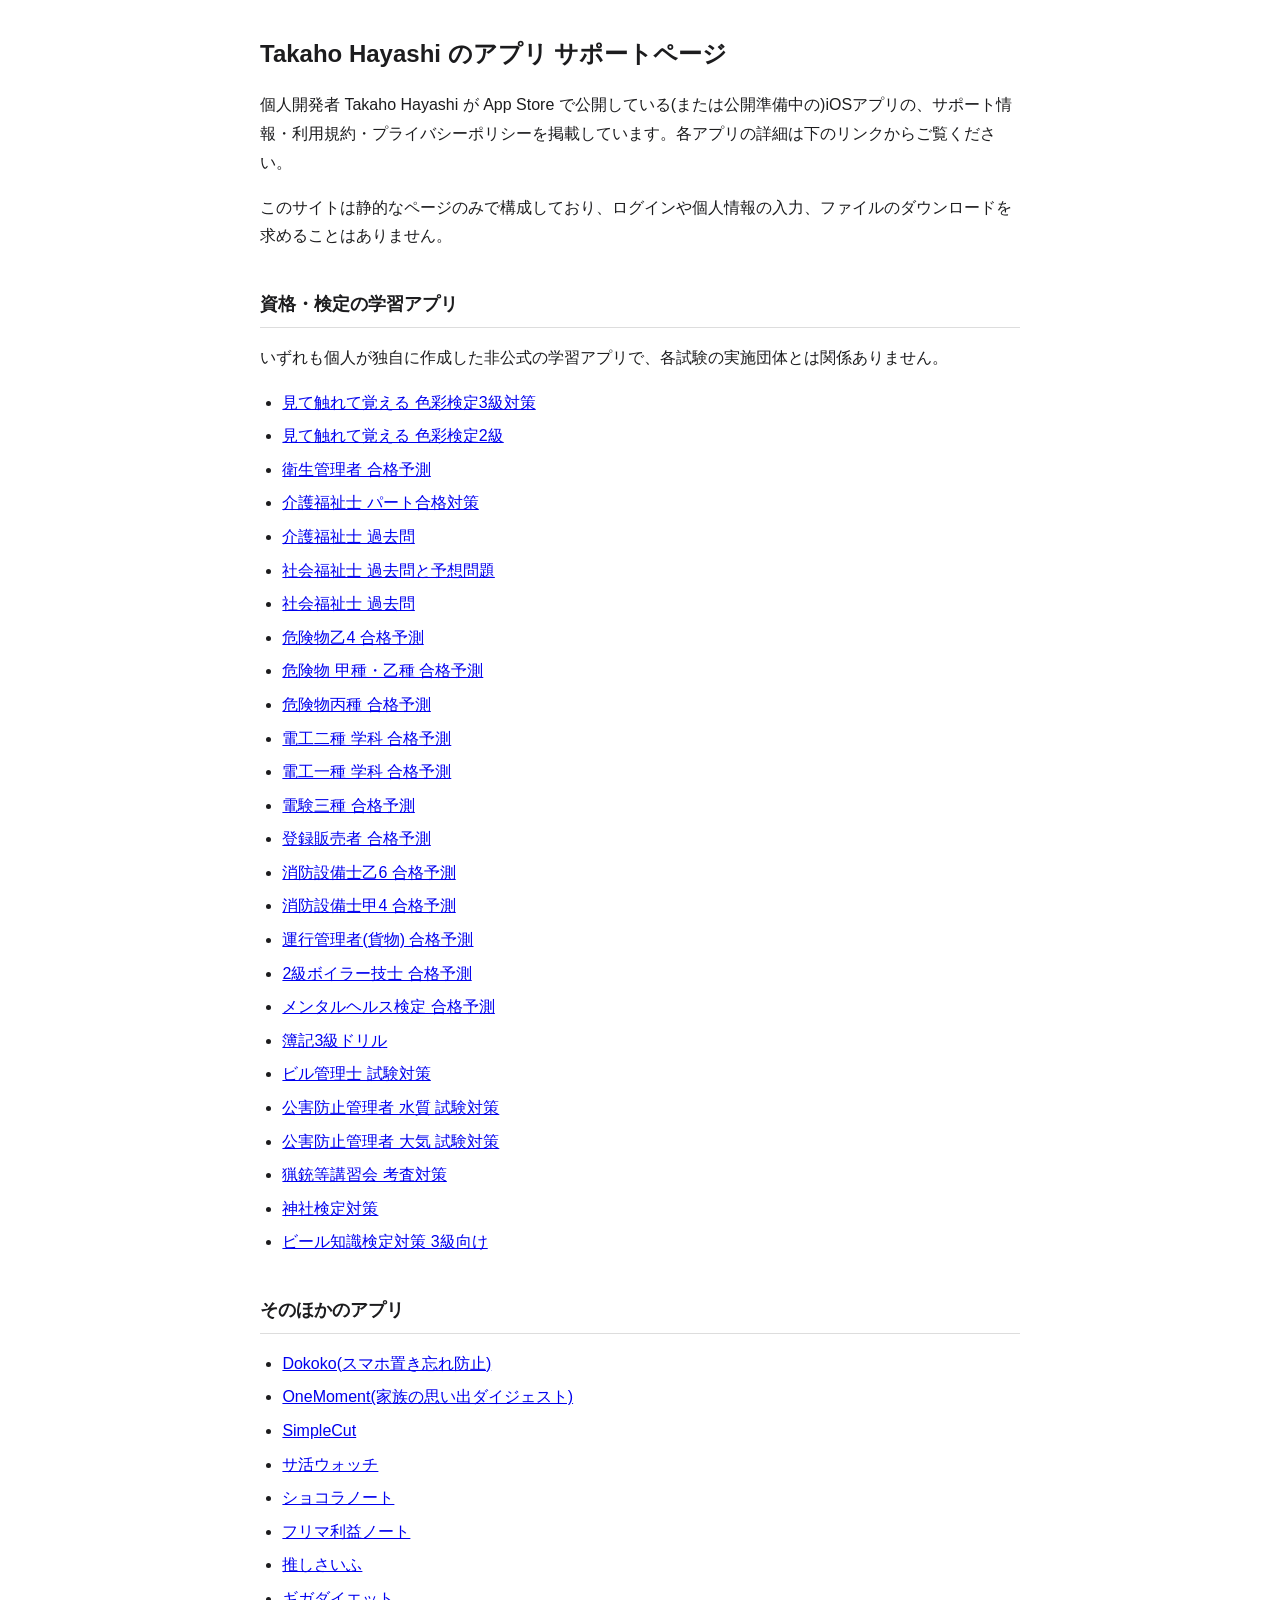
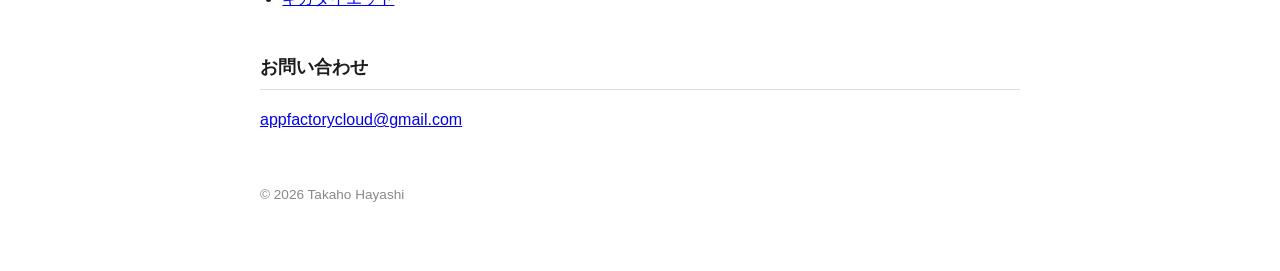
==== index.html @ dedbafc4 "iOSアプリのサポートページ一覧とSearch Consoleの所有権確認用ファイルを追加 Co-Authored-By: Claude Opus 5.5 <noreply@anthropic.com" ====
<!DOCTYPE html>
<html lang="ja">
<head>
<meta charset="UTF-8">
<meta name="viewport" content="width=device-width, initial-scale=1.0">
<title>Takaho Hayashi | iOSアプリのサポートページ</title>
<meta name="description" content="個人開発者 Takaho Hayashi が App Store で公開しているiOSアプリのサポートページ一覧です。">
<style>
  :root { color-scheme: light dark; }
  body {
    font-family: -apple-system, BlinkMacSystemFont, "Hiragino Kaku Gothic ProN", "Yu Gothic", sans-serif;
    line-height: 1.8; max-width: 760px; margin: 0 auto; padding: 2rem 1.25rem 4rem;
    color: #1c1c1e; background: #fff;
  }
  @media (prefers-color-scheme: dark) {
    body { color: #f2f2f7; background: #111113; }
    a { color: #6ea8fe; }
    h2 { border-bottom-color: #333; }
  }
  h1 { font-size: 1.5rem; margin-top: 0; }
  h2 { font-size: 1.15rem; margin-top: 2.25rem; border-bottom: 1px solid #ddd; padding-bottom: .4rem; }
  ul { padding-left: 1.4rem; }
  li { margin-bottom: .3rem; }
  footer { margin-top: 3rem; font-size: .85rem; color: #888; }
</style>
</head>
<body>

<h1>Takaho Hayashi のアプリ サポートページ</h1>
<p>個人開発者 Takaho Hayashi が App Store で公開している(または公開準備中の)iOSアプリの、サポート情報・利用規約・プライバシーポリシーを掲載しています。各アプリの詳細は下のリンクからご覧ください。</p>
<p>このサイトは静的なページのみで構成しており、ログインや個人情報の入力、ファイルのダウンロードを求めることはありません。</p>

<h2>資格・検定の学習アプリ</h2>
<p>いずれも個人が独自に作成した非公式の学習アプリで、各試験の実施団体とは関係ありません。</p>
<ul>
  <li><a href="/shikisai/">見て触れて覚える 色彩検定3級対策</a></li>
  <li><a href="/shikisai2/">見て触れて覚える 色彩検定2級</a></li>
  <li><a href="/eiseikanri/">衛生管理者 合格予測</a></li>
  <li><a href="/kaigofukushi/">介護福祉士 パート合格対策</a></li>
  <li><a href="/kaigo-past-questions-support/">介護福祉士 過去問</a></li>
  <li><a href="/shakaifukushi/">社会福祉士 過去問と予想問題</a></li>
  <li><a href="/shakai-past-questions-support/">社会福祉士 過去問</a></li>
  <li><a href="/kikenbutsu/">危険物乙4 合格予測</a></li>
  <li><a href="/kikenkou/">危険物 甲種・乙種 合格予測</a></li>
  <li><a href="/kikenheishu/">危険物丙種 合格予測</a></li>
  <li><a href="/denkikoji/">電工二種 学科 合格予測</a></li>
  <li><a href="/denkikoji1/">電工一種 学科 合格予測</a></li>
  <li><a href="/denken3/">電験三種 合格予測</a></li>
  <li><a href="/touhan/">登録販売者 合格予測</a></li>
  <li><a href="/shobo6/">消防設備士乙6 合格予測</a></li>
  <li><a href="/shobo4/">消防設備士甲4 合格予測</a></li>
  <li><a href="/unkan/">運行管理者(貨物) 合格予測</a></li>
  <li><a href="/boiler2/">2級ボイラー技士 合格予測</a></li>
  <li><a href="/mentalkentei/">メンタルヘルス検定 合格予測</a></li>
  <li><a href="/boki3drill/">簿記3級ドリル</a></li>
  <li><a href="/birukanri/">ビル管理士 試験対策</a></li>
  <li><a href="/kogai-suishitsu/">公害防止管理者 水質 試験対策</a></li>
  <li><a href="/kogai-taiki/">公害防止管理者 大気 試験対策</a></li>
  <li><a href="/ryojukosa/">猟銃等講習会 考査対策</a></li>
  <li><a href="/jinjaken-docs/">神社検定対策</a></li>
  <li><a href="/beerken/">ビール知識検定対策 3級向け</a></li>
</ul>

<h2>そのほかのアプリ</h2>
<ul>
  <li><a href="/dokoko-pages/">Dokoko(スマホ置き忘れ防止)</a></li>
  <li><a href="/one-moment/">OneMoment(家族の思い出ダイジェスト)</a></li>
  <li><a href="/simplecut/">SimpleCut</a></li>
  <li><a href="/sakatsuwatch/">サ活ウォッチ</a></li>
  <li><a href="/chocolatenote/">ショコラノート</a></li>
  <li><a href="/furimanote/">フリマ利益ノート</a></li>
  <li><a href="/oshisaifu/">推しさいふ</a></li>
  <li><a href="/gigadiet/">ギガダイエット</a></li>
</ul>

<h2>お問い合わせ</h2>
<p><a href="mailto:appfactorycloud@gmail.com">appfactorycloud@gmail.com</a></p>

<footer>© 2026 Takaho Hayashi</footer>

</body>
</html>
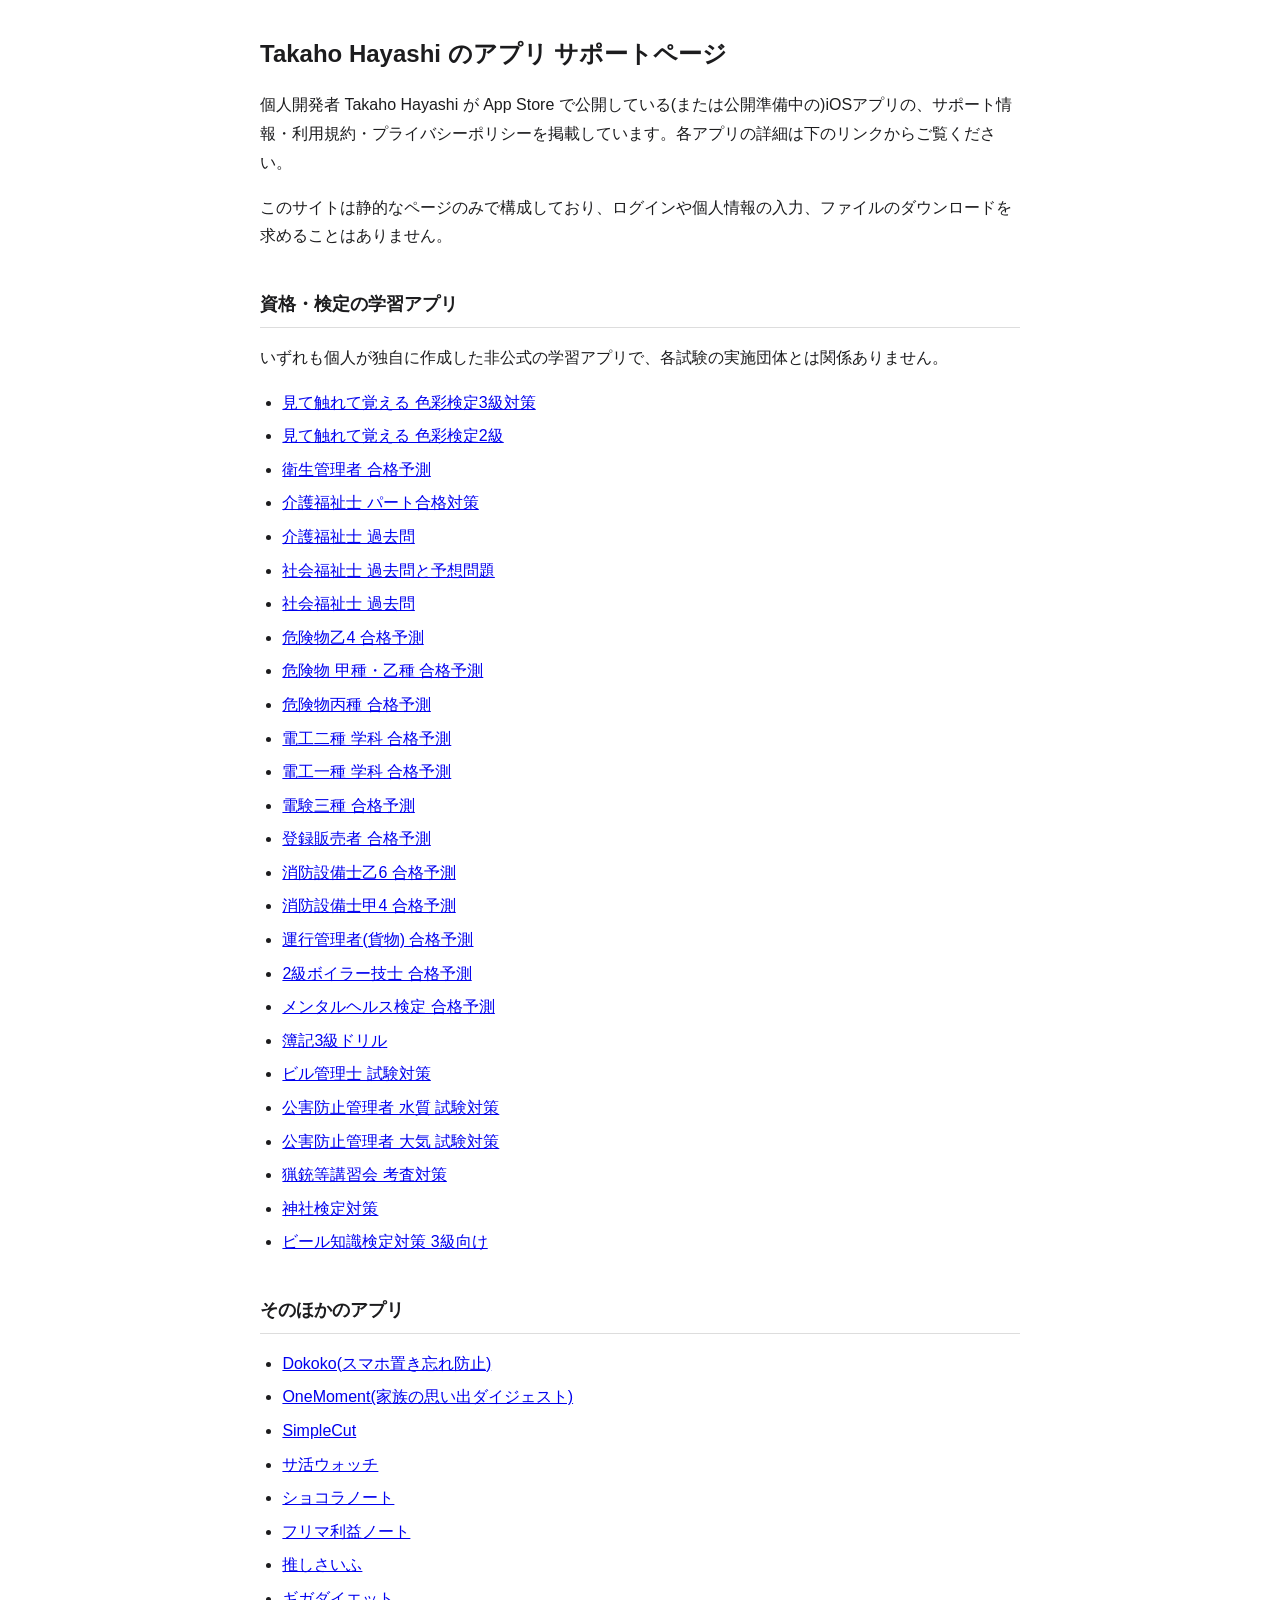
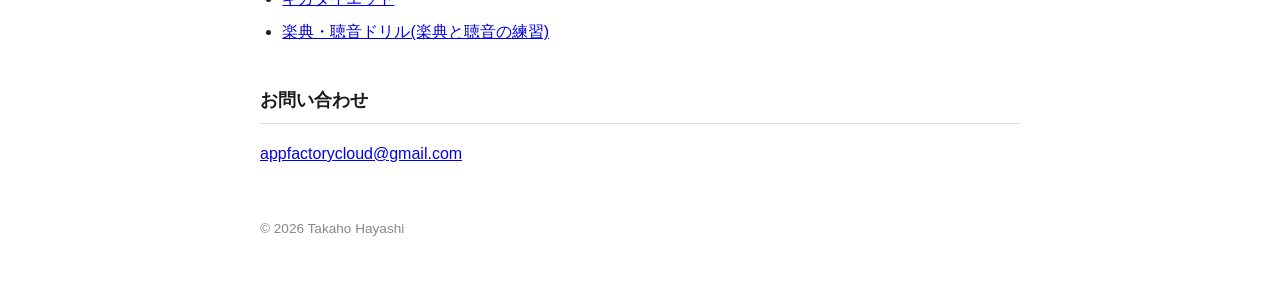
==== commit 0797c0c1: "楽典・聴音ドリルのサポートページを一覧に追加 Co-Authored-By: Claude Opus 5.5 <noreply@anthropic.com>" ====
--- a/index.html
+++ b/index.html
@@ -3,6 +3,7 @@
 <head>
 <meta charset="UTF-8">
 <meta name="viewport" content="width=device-width, initial-scale=1.0">
+<meta name="google-site-verification" content="X1wHRaPkwY1J0WNRaZ5R5QboN1QBJUwS5vlsizhjJTQ" />
 <title>Takaho Hayashi | iOSアプリのサポートページ</title>
 <meta name="description" content="個人開発者 Takaho Hayashi が App Store で公開しているiOSアプリのサポートページ一覧です。">
 <style>
@@ -71,6 +72,7 @@
   <li><a href="/furimanote/">フリマ利益ノート</a></li>
   <li><a href="/oshisaifu/">推しさいふ</a></li>
   <li><a href="/gigadiet/">ギガダイエット</a></li>
+  <li><a href="/gakutenchoon/">楽典・聴音ドリル(楽典と聴音の練習)</a></li>
 </ul>
 
 <h2>お問い合わせ</h2>
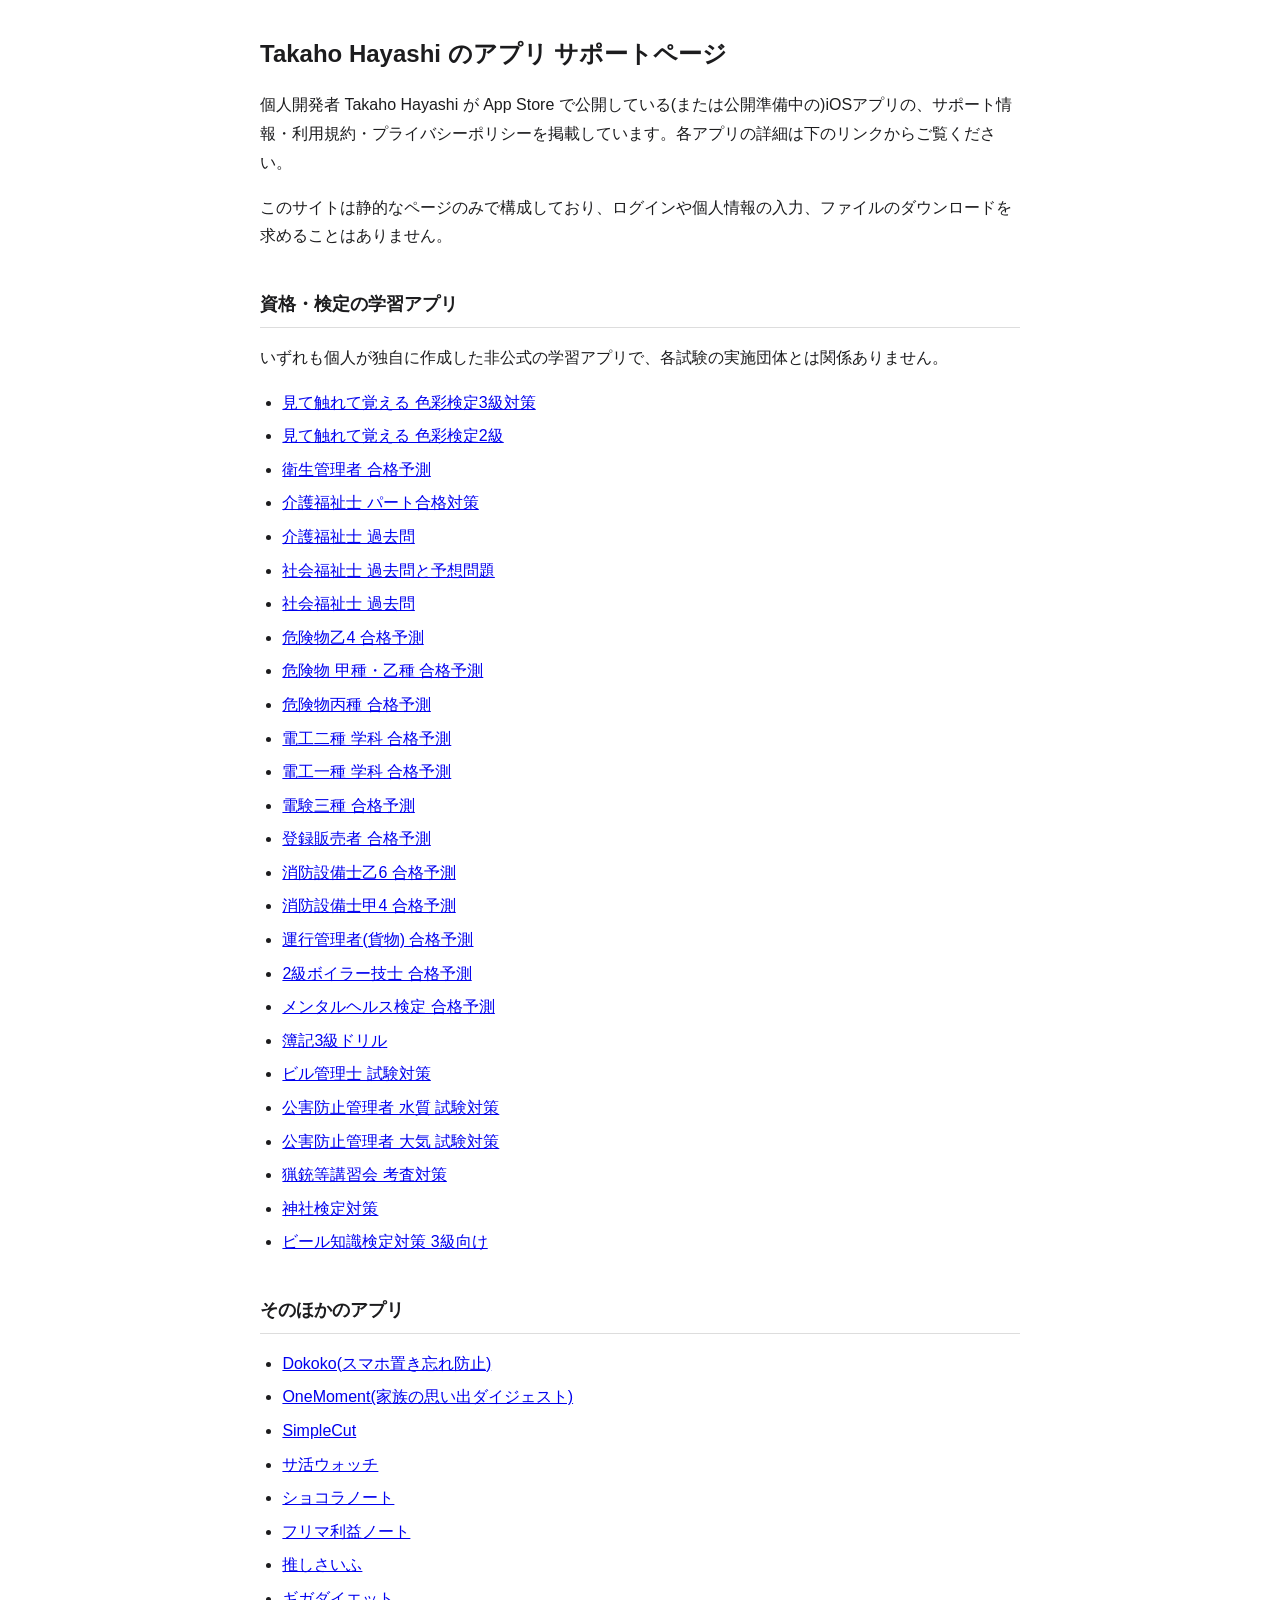
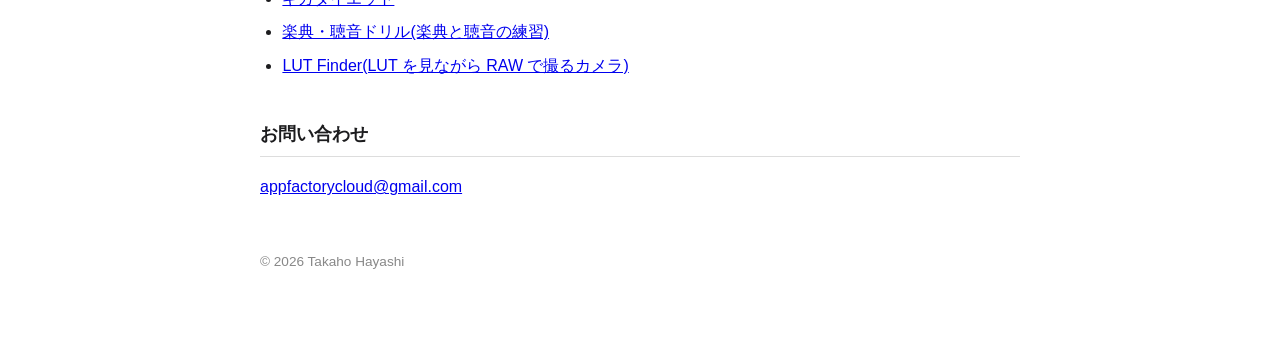
==== commit 769dc2ef: "LUT Finder のサポート・プライバシーポリシーのページを追加し、一覧に載せる Co-Authored-By: Claude Opus 5.5 <noreply@anthropic.com>" ====
--- a/index.html
+++ b/index.html
@@ -73,6 +73,7 @@
   <li><a href="/oshisaifu/">推しさいふ</a></li>
   <li><a href="/gigadiet/">ギガダイエット</a></li>
   <li><a href="/gakutenchoon/">楽典・聴音ドリル(楽典と聴音の練習)</a></li>
+  <li><a href="/lutfinder/">LUT Finder(LUT を見ながら RAW で撮るカメラ)</a></li>
 </ul>
 
 <h2>お問い合わせ</h2>
